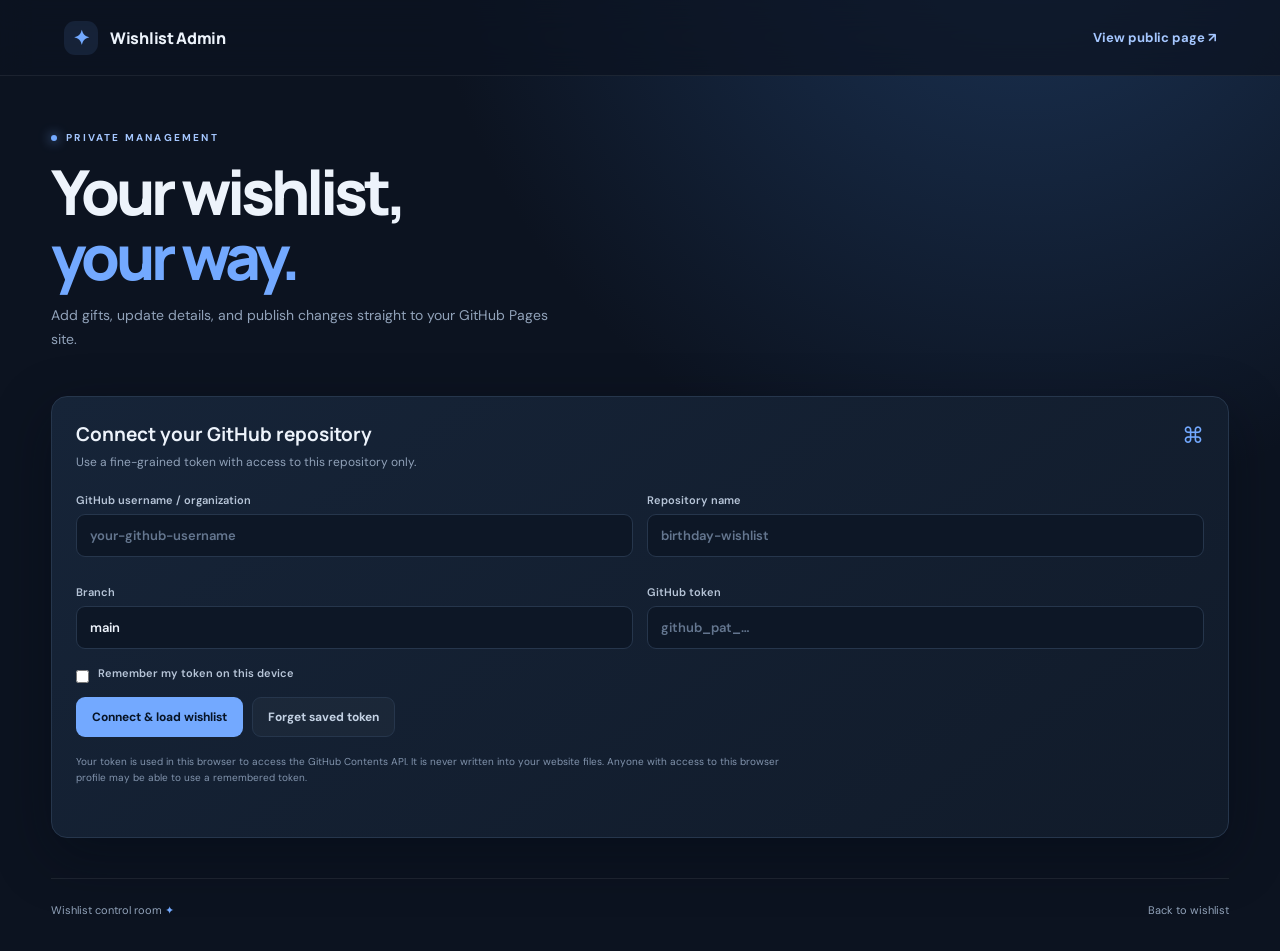
==== admin/index.html @ 55c381f2 "Rename admin/index./index.html to admin/index.html" ====
<!doctype html>
<html lang="en">
<head>
  <meta charset="utf-8"><meta name="viewport" content="width=device-width,initial-scale=1">
  <meta name="theme-color" content="#101827"><title>Wishlist Admin</title>
  <link rel="stylesheet" href="../style.css">
</head>
<body class="admin-body">
  <header class="site-header"><a class="brand" href="../"><span class="brand-mark">✦</span><span>Wishlist Admin</span></a><a class="admin-link" href="../">View public page ↗</a></header>
  <main class="admin-shell">
    <section class="admin-heading"><div class="eyebrow"><span class="eyebrow-dot"></span> PRIVATE MANAGEMENT</div><h1>Your wishlist,<br><span>your way.</span></h1><p>Add gifts, update details, and publish changes straight to your GitHub Pages site.</p></section>
    <section id="setup-panel" class="panel">
      <div class="panel-head"><div><h2>Connect your GitHub repository</h2><p>Use a fine-grained token with access to this repository only.</p></div><span class="panel-icon">⌘</span></div>
      <div class="form-grid">
        <label>GitHub username / organization<input id="gh-owner" placeholder="your-github-username"></label>
        <label>Repository name<input id="gh-repo" placeholder="birthday-wishlist"></label>
        <label>Branch<input id="gh-branch" value="main"></label>
        <label>GitHub token<input id="gh-token" type="password" autocomplete="off" placeholder="github_pat_…"></label>
      </div>
      <label class="remember-row"><input id="remember-token" type="checkbox"> Remember my token on this device</label>
      <div class="button-row"><button class="button button-primary" id="connect-btn">Connect & load wishlist</button><button class="button button-quiet" id="forget-token">Forget saved token</button></div>
      <p class="fine-print">Your token is used in this browser to access the GitHub Contents API. It is never written into your website files. Anyone with access to this browser profile may be able to use a remembered token.</p>
      <div id="connect-message" class="notice" role="status"></div>
    </section>
    <section id="workspace" hidden>
      <div class="workspace-top"><div><h2>Manage gifts</h2><p id="repo-label" class="muted"></p></div><div class="button-row"><button class="button button-quiet" id="refresh-btn">↻ Refresh</button><button class="button button-quiet" id="disconnect-btn">Disconnect</button></div></div>
      <div class="admin-columns">
        <section class="panel editor-panel">
          <div class="panel-head"><div><h2 id="editor-title">Add a gift</h2><p>Fill in as much or as little as you like.</p></div><span class="panel-icon">＋</span></div>
          <form id="product-form">
            <input type="hidden" id="product-id">
            <label>Product name *<input id="p-name" required maxlength="100" placeholder="e.g. Wireless headphones"></label>
            <div class="form-grid">
              <label>Price (number)<input id="p-price" type="number" min="0" step="0.01" placeholder="49.99"></label>
              <label>Currency<select id="p-currency"><option>USD</option><option>CAD</option><option>GBP</option><option>EUR</option><option>AUD</option></select></label>
              <label>Quantity wanted<input id="p-quantity" type="number" min="1" step="1" value="1"></label>
              <label>Priority<select id="p-priority"><option>High</option><option selected>Medium</option><option>Low</option></select></label>
              <label>Category<input id="p-category" maxlength="40" placeholder="Gaming, Tech, etc."></label>
              <label>Sort position<input id="p-order" type="number" step="1" value="0"></label>
            </div>
            <label>Description<textarea id="p-description" rows="3" placeholder="A little more about what you're looking for…"></textarea></label>
            <label>Product image<input id="p-image-file" type="file" accept="image/*"></label>
            <label>Or image URL<input id="p-image-url" type="url" placeholder="https://…"></label>
            <div id="image-preview" class="image-preview" hidden></div>
            <div class="links-heading"><strong>Purchase links</strong><button type="button" class="text-button" id="add-link">+ Add another link</button></div>
            <div id="links-list"></div>
            <label class="check-label"><input id="p-received" type="checkbox"> I have received this item (admin only)</label>
            <div class="button-row"><button class="button button-primary" type="submit" id="save-product">Save gift</button><button class="button button-quiet" type="button" id="cancel-edit" hidden>Cancel edit</button></div>
            <div id="save-message" class="notice" role="status"></div>
          </form>
        </section>
        <section class="panel list-panel">
          <div class="panel-head"><div><h2>Current gifts</h2><p>Only you can edit this list using your GitHub token.</p></div><span class="count-pill" id="admin-count">0</span></div>
          <div id="admin-list" class="admin-list"></div>
        </section>
      </div>
      <div class="privacy-note"><span>🔒</span><div><strong>Buyer privacy is built in.</strong><p>The public wishlist never shows received status, buyer names, reservations, or purchase activity. There are no buyer controls for marking gifts as bought.</p></div></div>
    </section>
    <footer class="site-footer"><span>Wishlist control room <span class="footer-star">✦</span></span><a href="../">Back to wishlist</a></footer>
  </main>
  <script src="../config.js"></script><script src="admin.js"></script>
</body></html>
---- style.css ----
@import url('https://fonts.googleapis.com/css2?family=DM+Sans:wght@400;500;600;700&family=Manrope:wght@400;500;600;700;800&display=swap');
:root{--bg:#0c1320;--surface:#131e2e;--surface2:#19263a;--line:#26364c;--text:#edf3fb;--muted:#91a2b9;--accent:#73a9ff;--accent2:#a5c7ff;--green:#8ce0bd;--shadow:0 18px 55px #03091466}
*{box-sizing:border-box}body{margin:0;background:radial-gradient(ellipse at 80% -15%,#1c3558 0,transparent 42%),var(--bg);color:var(--text);font-family:'DM Sans',sans-serif;min-height:100vh}a{color:inherit;text-decoration:none}.site-header{height:76px;border-bottom:1px solid #ffffff12;display:flex;align-items:center;justify-content:space-between;padding:0 max(5vw,22px);backdrop-filter:blur(16px);background:#0c1320b8}.brand{display:flex;align-items:center;gap:12px;font-family:Manrope,sans-serif;font-weight:800;letter-spacing:-.3px}.brand-mark{display:grid;place-items:center;width:34px;height:34px;border-radius:11px;background:#73a9ff1b;color:var(--accent);font-size:20px}.header-right{display:flex;align-items:center;gap:22px}.header-note,.muted{color:var(--muted);font-size:13px}.admin-link{color:var(--accent2);font-size:13px;font-weight:700}.page-shell{width:min(1160px,90vw);margin:auto}.hero{padding:82px 0 48px}.eyebrow{font-size:10px;letter-spacing:2.2px;font-weight:700;color:var(--accent2);display:flex;align-items:center;gap:9px}.eyebrow-dot{width:6px;height:6px;border-radius:50%;background:var(--accent);box-shadow:0 0 12px var(--accent)}h1,h2,h3,p{margin-top:0}.hero h1,.admin-heading h1{font:800 clamp(42px,7vw,76px)/1.05 Manrope,sans-serif;letter-spacing:-4px;margin:20px 0 16px}.hero h1 span,.admin-heading h1 span{color:var(--accent)}.hero-copy,.admin-heading>p{color:var(--muted);font-size:16px;max-width:500px;line-height:1.7}.hero-meta{display:flex;align-items:center;gap:13px;color:#b7c5d8;font-size:12px;margin-top:28px}.meta-divider{width:4px;height:4px;border-radius:50%;background:#60748f}.toolbar{display:flex;gap:12px;margin-bottom:22px}.search-wrap{flex:1;display:flex;align-items:center;gap:10px;background:var(--surface);border:1px solid var(--line);border-radius:12px;padding:0 14px;color:var(--muted)}.search-wrap input{border:0!important;background:transparent!important;padding-left:0!important}.toolbar select{width:auto;min-width:155px}input,select,textarea{width:100%;background:#0d1726;border:1px solid var(--line);border-radius:9px;color:var(--text);padding:12px 13px;font:inherit;outline:none}input:focus,select:focus,textarea:focus{border-color:var(--accent);box-shadow:0 0 0 3px #73a9ff1a}input::placeholder,textarea::placeholder{color:#64768f}.status-line{font-size:12px;color:var(--muted);margin:10px 0 16px}.product-grid{display:grid;grid-template-columns:repeat(3,minmax(0,1fr));gap:20px}.product-card{background:linear-gradient(145deg,#172438,#111b2a);border:1px solid var(--line);border-radius:17px;overflow:hidden;box-shadow:var(--shadow);transition:transform .2s,border-color .2s}.product-card:hover{transform:translateY(-4px);border-color:#49658b}.product-image{height:205px;background:#0b1422;display:grid;place-items:center;overflow:hidden}.product-image img{width:100%;height:100%;object-fit:contain;padding:14px}.image-placeholder{font-size:45px;color:#405571}.product-content{padding:18px}.card-top{display:flex;justify-content:space-between;gap:10px;align-items:center;margin-bottom:12px}.category-tag,.priority-tag{font-size:10px;text-transform:uppercase;letter-spacing:1px;font-weight:700;color:var(--muted)}.priority-tag.high{color:#ffb18d}.priority-tag.low{color:#9cabc0}.product-content h3{font:700 18px/1.3 Manrope,sans-serif;margin:0 0 8px}.description{font-size:12px;color:var(--muted);line-height:1.6;min-height:38px;white-space:pre-wrap}.price-row{display:flex;align-items:baseline;justify-content:space-between;margin:17px 0}.price{font:800 22px Manrope,sans-serif}.quantity{font-size:11px;color:var(--muted)}.card-actions{display:flex;gap:8px;flex-wrap:wrap}.product-link{display:inline-flex;align-items:center;justify-content:center;background:#73a9ff1b;color:var(--accent2);border:1px solid #73a9ff35;padding:9px 12px;border-radius:8px;font-size:11px;font-weight:700}.product-link:hover{background:#73a9ff30}.empty-state{text-align:center;padding:70px 20px;color:var(--muted)}.empty-icon{font-size:36px;color:var(--accent)}.empty-state h2{color:var(--text);font-family:Manrope}.site-footer{border-top:1px solid #ffffff12;margin-top:70px;padding:24px 0 34px;display:flex;justify-content:space-between;color:var(--muted);font-size:11px}.footer-star{color:var(--accent)}[hidden]{display:none!important}
/* admin */
.admin-shell{width:min(1180px,92vw);margin:auto}.admin-heading{padding:55px 0 30px}.admin-heading h1{font-size:clamp(40px,6vw,62px);margin:15px 0}.admin-heading>p{font-size:14px}.panel{background:linear-gradient(145deg,#162438,#111b2a);border:1px solid var(--line);border-radius:16px;padding:24px;box-shadow:var(--shadow)}.panel-head{display:flex;justify-content:space-between;align-items:flex-start;margin-bottom:22px}.panel-head h2,.workspace-top h2{font:700 19px Manrope;margin:0 0 6px}.panel-head p,.workspace-top p{font-size:12px;color:var(--muted);margin:0;line-height:1.5}.panel-icon{color:var(--accent);font-size:22px}.form-grid{display:grid;grid-template-columns:repeat(2,minmax(0,1fr));gap:14px}.panel label{display:block;font-size:11px;color:#b7c5d8;font-weight:600;margin-bottom:14px}.panel label input,.panel label select,.panel label textarea{display:block;margin-top:7px;font-size:13px}.remember-row,.check-label{display:flex!important;align-items:center;gap:9px}.remember-row input,.check-label input{width:auto;margin:0}.button-row{display:flex;gap:9px;flex-wrap:wrap;align-items:center}.button{border:1px solid transparent;border-radius:9px;padding:11px 15px;font:700 12px 'DM Sans';cursor:pointer}.button-primary{background:var(--accent);color:#071426}.button-primary:hover{background:#9bc2ff}.button-quiet{background:#ffffff08;color:#c4d2e4;border-color:var(--line)}.button-quiet:hover{background:#ffffff12}.fine-print{font-size:10px;color:#8294ad;line-height:1.6;max-width:720px;margin:17px 0 0}.notice{font-size:11px;color:var(--green);margin-top:12px;min-height:15px}.workspace-top{display:flex;justify-content:space-between;align-items:center;margin:35px 0 18px}.admin-columns{display:grid;grid-template-columns:minmax(0,1.1fr) minmax(300px,.9fr);gap:18px}.editor-panel form>label{margin-bottom:15px}.links-heading{display:flex;justify-content:space-between;align-items:center;font-size:12px;margin:8px 0 12px}.text-button{border:0;background:none;color:var(--accent2);font:700 11px 'DM Sans';cursor:pointer}.link-row{display:grid;grid-template-columns:1fr 1.4fr auto;gap:8px;margin-bottom:9px}.link-row input{font-size:11px}.remove-link{background:#ffffff08;color:#e5a69b;border:1px solid var(--line);border-radius:8px;padding:0 10px;cursor:pointer}.image-preview{margin:0 0 15px;padding:8px;border:1px dashed var(--line);border-radius:9px}.image-preview img{max-height:110px;max-width:100%;object-fit:contain}.count-pill{background:#73a9ff1b;color:var(--accent2);border-radius:30px;padding:5px 10px;font-size:11px}.admin-list{display:flex;flex-direction:column;gap:9px}.admin-item{display:grid;grid-template-columns:54px 1fr auto;gap:11px;align-items:center;background:#0d1726;border:1px solid var(--line);border-radius:10px;padding:9px}.admin-thumb{width:54px;height:54px;object-fit:contain;background:#111e30;border-radius:7px}.admin-item strong{display:block;font-size:12px}.admin-item small{display:block;color:var(--muted);font-size:10px;margin-top:4px}.admin-actions{display:flex;gap:5px}.admin-actions button{background:#ffffff08;color:#b9c9dd;border:1px solid var(--line);border-radius:7px;padding:6px 8px;font-size:10px;cursor:pointer}.admin-actions button.delete{color:#f0a59a}.privacy-note{display:flex;gap:13px;align-items:flex-start;background:#8ce0bd0b;border:1px solid #8ce0bd2b;border-radius:12px;padding:16px;margin-top:18px}.privacy-note strong{font-size:12px;color:var(--green)}.privacy-note p{font-size:11px;color:var(--muted);margin:5px 0 0;line-height:1.5}.admin-body .site-footer{margin-top:40px}
@media(max-width:850px){.product-grid{grid-template-columns:repeat(2,minmax(0,1fr))}.admin-columns{grid-template-columns:1fr}.hero{padding-top:60px}}
@media(max-width:560px){.site-header{height:65px}.header-note{display:none}.hero h1,.admin-heading h1{letter-spacing:-2px}.toolbar{flex-wrap:wrap}.search-wrap{flex-basis:100%;min-height:45px}.toolbar select{flex:1;min-width:0}.product-grid{grid-template-columns:1fr 1fr;gap:10px}.product-image{height:145px}.product-content{padding:12px}.product-content h3{font-size:14px}.description{font-size:11px}.price{font-size:17px}.product-link{padding:8px;font-size:10px}.form-grid{grid-template-columns:1fr}.panel{padding:17px}.workspace-top{align-items:flex-start;gap:12px}.workspace-top .button-row{justify-content:flex-end}.link-row{grid-template-columns:1fr}.remove-link{padding:8px}.site-footer{margin-top:45px}}
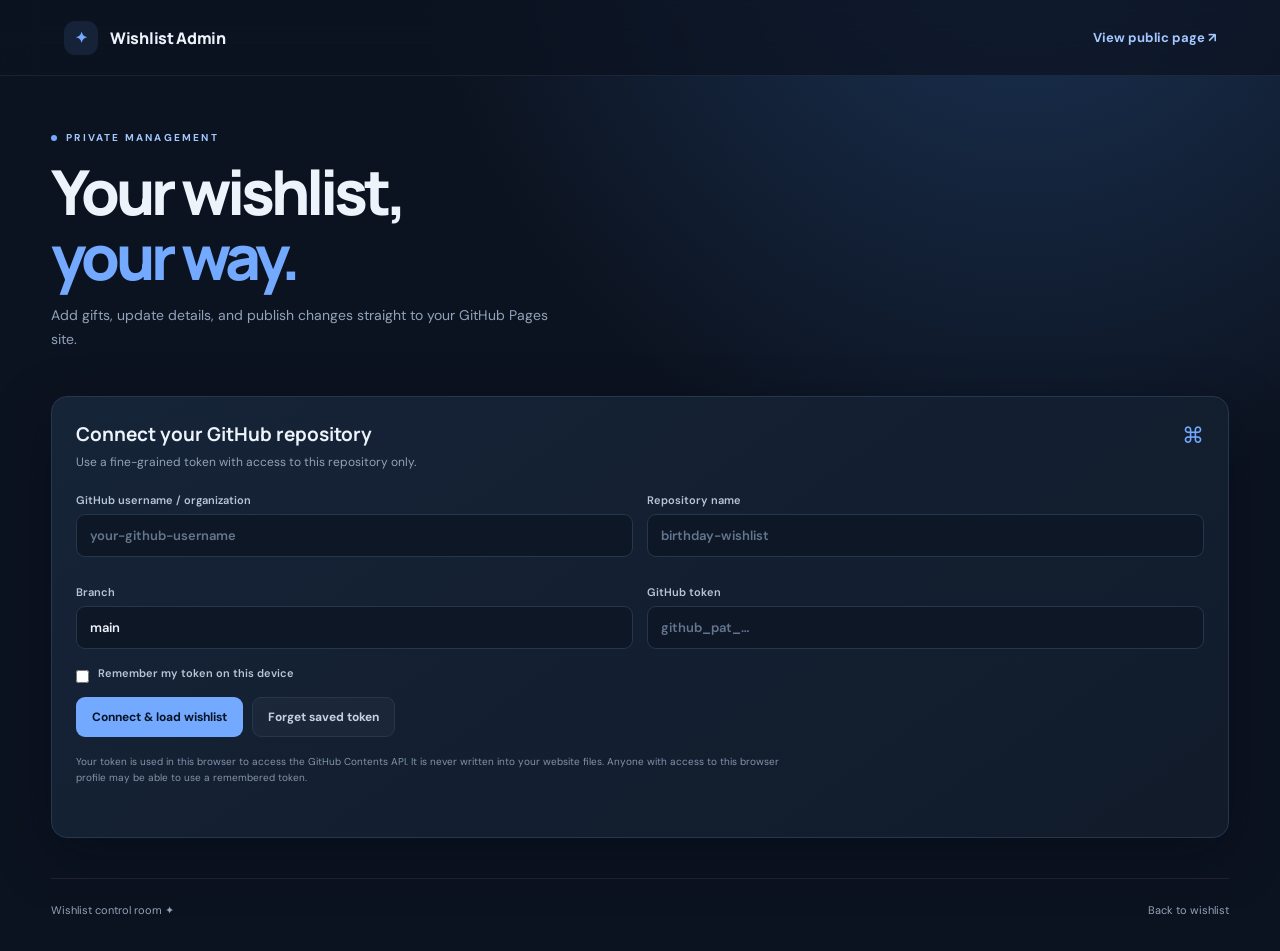
==== commit fab9a10b: "Add files via upload" ====
--- a/admin/index.html
+++ b/admin/index.html
@@ -38,6 +38,12 @@
               <label>Category<input id="p-category" maxlength="40" placeholder="Gaming, Tech, etc."></label>
               <label>Sort position<input id="p-order" type="number" step="1" value="0"></label>
             </div>
+            <div class="form-grid">
+              <label>Item condition<select id="p-condition"><option value="">Any condition</option><option>New</option><option>Used</option><option>Refurbished</option></select></label>
+              <label>Wishlist status<select id="p-status"><option>Wanted</option><option>Considering</option><option>No longer wanted</option></select></label>
+              <label>Shipping estimate<input id="p-shipping" type="number" min="0" step="0.01" placeholder="e.g. 5.99"></label>
+              <label>Wanted by / offer deadline<input id="p-deadline" type="date"></label>
+            </div>
             <label>Description<textarea id="p-description" rows="3" placeholder="A little more about what you're looking for…"></textarea></label>
             <label>Product image<input id="p-image-file" type="file" accept="image/*"></label>
             <label>Or image URL<input id="p-image-url" type="url" placeholder="https://…"></label>
@@ -59,4 +65,4 @@
     <footer class="site-footer"><span>Wishlist control room <span class="footer-star">✦</span></span><a href="../">Back to wishlist</a></footer>
   </main>
   <script src="../config.js"></script><script src="admin.js"></script>
-</body></html>
+</body></html>
--- a/style.css
+++ b/style.css
@@ -1,7 +1,29 @@
 @import url('https://fonts.googleapis.com/css2?family=DM+Sans:wght@400;500;600;700&family=Manrope:wght@400;500;600;700;800&display=swap');
 :root{--bg:#0c1320;--surface:#131e2e;--surface2:#19263a;--line:#26364c;--text:#edf3fb;--muted:#91a2b9;--accent:#73a9ff;--accent2:#a5c7ff;--green:#8ce0bd;--shadow:0 18px 55px #03091466}
-*{box-sizing:border-box}body{margin:0;background:radial-gradient(ellipse at 80% -15%,#1c3558 0,transparent 42%),var(--bg);color:var(--text);font-family:'DM Sans',sans-serif;min-height:100vh}a{color:inherit;text-decoration:none}.site-header{height:76px;border-bottom:1px solid #ffffff12;display:flex;align-items:center;justify-content:space-between;padding:0 max(5vw,22px);backdrop-filter:blur(16px);background:#0c1320b8}.brand{display:flex;align-items:center;gap:12px;font-family:Manrope,sans-serif;font-weight:800;letter-spacing:-.3px}.brand-mark{display:grid;place-items:center;width:34px;height:34px;border-radius:11px;background:#73a9ff1b;color:var(--accent);font-size:20px}.header-right{display:flex;align-items:center;gap:22px}.header-note,.muted{color:var(--muted);font-size:13px}.admin-link{color:var(--accent2);font-size:13px;font-weight:700}.page-shell{width:min(1160px,90vw);margin:auto}.hero{padding:82px 0 48px}.eyebrow{font-size:10px;letter-spacing:2.2px;font-weight:700;color:var(--accent2);display:flex;align-items:center;gap:9px}.eyebrow-dot{width:6px;height:6px;border-radius:50%;background:var(--accent);box-shadow:0 0 12px var(--accent)}h1,h2,h3,p{margin-top:0}.hero h1,.admin-heading h1{font:800 clamp(42px,7vw,76px)/1.05 Manrope,sans-serif;letter-spacing:-4px;margin:20px 0 16px}.hero h1 span,.admin-heading h1 span{color:var(--accent)}.hero-copy,.admin-heading>p{color:var(--muted);font-size:16px;max-width:500px;line-height:1.7}.hero-meta{display:flex;align-items:center;gap:13px;color:#b7c5d8;font-size:12px;margin-top:28px}.meta-divider{width:4px;height:4px;border-radius:50%;background:#60748f}.toolbar{display:flex;gap:12px;margin-bottom:22px}.search-wrap{flex:1;display:flex;align-items:center;gap:10px;background:var(--surface);border:1px solid var(--line);border-radius:12px;padding:0 14px;color:var(--muted)}.search-wrap input{border:0!important;background:transparent!important;padding-left:0!important}.toolbar select{width:auto;min-width:155px}input,select,textarea{width:100%;background:#0d1726;border:1px solid var(--line);border-radius:9px;color:var(--text);padding:12px 13px;font:inherit;outline:none}input:focus,select:focus,textarea:focus{border-color:var(--accent);box-shadow:0 0 0 3px #73a9ff1a}input::placeholder,textarea::placeholder{color:#64768f}.status-line{font-size:12px;color:var(--muted);margin:10px 0 16px}.product-grid{display:grid;grid-template-columns:repeat(3,minmax(0,1fr));gap:20px}.product-card{background:linear-gradient(145deg,#172438,#111b2a);border:1px solid var(--line);border-radius:17px;overflow:hidden;box-shadow:var(--shadow);transition:transform .2s,border-color .2s}.product-card:hover{transform:translateY(-4px);border-color:#49658b}.product-image{height:205px;background:#0b1422;display:grid;place-items:center;overflow:hidden}.product-image img{width:100%;height:100%;object-fit:contain;padding:14px}.image-placeholder{font-size:45px;color:#405571}.product-content{padding:18px}.card-top{display:flex;justify-content:space-between;gap:10px;align-items:center;margin-bottom:12px}.category-tag,.priority-tag{font-size:10px;text-transform:uppercase;letter-spacing:1px;font-weight:700;color:var(--muted)}.priority-tag.high{color:#ffb18d}.priority-tag.low{color:#9cabc0}.product-content h3{font:700 18px/1.3 Manrope,sans-serif;margin:0 0 8px}.description{font-size:12px;color:var(--muted);line-height:1.6;min-height:38px;white-space:pre-wrap}.price-row{display:flex;align-items:baseline;justify-content:space-between;margin:17px 0}.price{font:800 22px Manrope,sans-serif}.quantity{font-size:11px;color:var(--muted)}.card-actions{display:flex;gap:8px;flex-wrap:wrap}.product-link{display:inline-flex;align-items:center;justify-content:center;background:#73a9ff1b;color:var(--accent2);border:1px solid #73a9ff35;padding:9px 12px;border-radius:8px;font-size:11px;font-weight:700}.product-link:hover{background:#73a9ff30}.empty-state{text-align:center;padding:70px 20px;color:var(--muted)}.empty-icon{font-size:36px;color:var(--accent)}.empty-state h2{color:var(--text);font-family:Manrope}.site-footer{border-top:1px solid #ffffff12;margin-top:70px;padding:24px 0 34px;display:flex;justify-content:space-between;color:var(--muted);font-size:11px}.footer-star{color:var(--accent)}[hidden]{display:none!important}
+*{box-sizing:border-box}body{margin:0;background:radial-gradient(ellipse at 80% -15%,#1c3558 0,transparent 42%),var(--bg);color:var(--text);font-family:'DM Sans',sans-serif;min-height:100vh}a{color:inherit;text-decoration:none}.site-header{height:76px;border-bottom:1px solid #ffffff12;display:flex;align-items:center;justify-content:space-between;padding:0 max(5vw,22px);backdrop-filter:blur(16px);background:#0c1320b8}.brand{display:flex;align-items:center;gap:12px;font-family:Manrope,sans-serif;font-weight:800;letter-spacing:-.3px}.brand-mark{display:grid;place-items:center;width:34px;height:34px;border-radius:11px;background:#73a9ff1b;color:var(--accent);font:800 15px Manrope,sans-serif}.header-right{display:flex;align-items:center;gap:22px}.header-note,.muted{color:var(--muted);font-size:13px}.admin-link{color:var(--accent2);font-size:13px;font-weight:700}.page-shell{width:min(1160px,90vw);margin:auto}.hero{padding:82px 0 48px}.eyebrow{font-size:10px;letter-spacing:2.2px;font-weight:700;color:var(--accent2);display:flex;align-items:center;gap:9px}.eyebrow-dot{width:6px;height:6px;border-radius:50%;background:var(--accent)}h1,h2,h3,p{margin-top:0}.hero h1,.admin-heading h1{font:800 clamp(42px,7vw,76px)/1.05 Manrope,sans-serif;letter-spacing:-4px;margin:20px 0 16px}.hero h1 span,.admin-heading h1 span{color:var(--accent)}.hero-copy,.admin-heading>p{color:var(--muted);font-size:16px;max-width:500px;line-height:1.7}.hero-meta{display:flex;align-items:center;gap:13px;color:#b7c5d8;font-size:12px;margin-top:28px}.meta-divider{width:4px;height:4px;border-radius:50%;background:#60748f}.toolbar{display:flex;gap:12px;margin-bottom:22px}.search-wrap{flex:1;display:flex;align-items:center;gap:10px;background:var(--surface);border:1px solid var(--line);border-radius:12px;padding:0 14px;color:var(--muted)}.search-wrap input{border:0!important;background:transparent!important;padding-left:0!important}.toolbar select{width:auto;min-width:155px}input,select,textarea{width:100%;background:#0d1726;border:1px solid var(--line);border-radius:9px;color:var(--text);padding:12px 13px;font:inherit;outline:none}input:focus,select:focus,textarea:focus{border-color:var(--accent);box-shadow:0 0 0 3px #73a9ff1a}input::placeholder,textarea::placeholder{color:#64768f}.status-line{font-size:12px;color:var(--muted);margin:10px 0 16px}.product-grid{display:grid;grid-template-columns:repeat(3,minmax(0,1fr));gap:20px}.product-card{background:linear-gradient(145deg,#172438,#111b2a);border:1px solid var(--line);border-radius:17px;overflow:hidden;box-shadow:var(--shadow);transition:transform .2s,border-color .2s;cursor:pointer}.product-card:focus-visible{outline:2px solid var(--accent);outline-offset:3px}.product-card:hover{transform:translateY(-4px);border-color:#49658b}.product-image{width:100%;aspect-ratio:1/1;height:auto;background:#0b1422;display:grid;place-items:center;overflow:hidden;position:relative}.product-image img{width:100%;height:100%;object-fit:contain;padding:8px}.image-placeholder{font-size:13px;color:#71839b}.image-hint{position:absolute;right:10px;bottom:10px;background:#08111dcc;color:#dce8f8;border:1px solid #ffffff20;border-radius:20px;padding:5px 9px;font-size:10px;opacity:0;transition:opacity .2s}.product-card:hover .image-hint,.product-card:focus-visible .image-hint{opacity:1}.product-content{padding:18px}.card-top{display:flex;justify-content:space-between;gap:10px;align-items:center;margin-bottom:12px}.category-tag,.priority-tag{font-size:10px;text-transform:uppercase;letter-spacing:1px;font-weight:700;color:var(--muted)}.priority-tag.high{color:#ffb18d}.priority-tag.low{color:#9cabc0}.product-content h3{font:700 18px/1.3 Manrope,sans-serif;margin:0 0 8px}.description{font-size:12px;color:var(--muted);line-height:1.6;min-height:38px;white-space:pre-wrap}.price-row{display:flex;align-items:baseline;justify-content:space-between;margin:17px 0}.price{font:800 22px Manrope,sans-serif}.quantity{font-size:11px;color:var(--muted)}.card-actions{display:flex;gap:8px;flex-wrap:wrap}.product-link{display:inline-flex;align-items:center;justify-content:center;background:#73a9ff1b;color:var(--accent2);border:1px solid #73a9ff35;padding:9px 12px;border-radius:8px;font-size:11px;font-weight:700}.product-link:hover{background:#73a9ff30}.empty-state{text-align:center;padding:70px 20px;color:var(--muted)}.empty-state h2{color:var(--text);font-family:Manrope}.site-footer{border-top:1px solid #ffffff12;margin-top:70px;padding:24px 0 34px;display:flex;justify-content:space-between;color:var(--muted);font-size:11px}[hidden]{display:none!important}
 /* admin */
 .admin-shell{width:min(1180px,92vw);margin:auto}.admin-heading{padding:55px 0 30px}.admin-heading h1{font-size:clamp(40px,6vw,62px);margin:15px 0}.admin-heading>p{font-size:14px}.panel{background:linear-gradient(145deg,#162438,#111b2a);border:1px solid var(--line);border-radius:16px;padding:24px;box-shadow:var(--shadow)}.panel-head{display:flex;justify-content:space-between;align-items:flex-start;margin-bottom:22px}.panel-head h2,.workspace-top h2{font:700 19px Manrope;margin:0 0 6px}.panel-head p,.workspace-top p{font-size:12px;color:var(--muted);margin:0;line-height:1.5}.panel-icon{color:var(--accent);font-size:22px}.form-grid{display:grid;grid-template-columns:repeat(2,minmax(0,1fr));gap:14px}.panel label{display:block;font-size:11px;color:#b7c5d8;font-weight:600;margin-bottom:14px}.panel label input,.panel label select,.panel label textarea{display:block;margin-top:7px;font-size:13px}.remember-row,.check-label{display:flex!important;align-items:center;gap:9px}.remember-row input,.check-label input{width:auto;margin:0}.button-row{display:flex;gap:9px;flex-wrap:wrap;align-items:center}.button{border:1px solid transparent;border-radius:9px;padding:11px 15px;font:700 12px 'DM Sans';cursor:pointer}.button-primary{background:var(--accent);color:#071426}.button-primary:hover{background:#9bc2ff}.button-quiet{background:#ffffff08;color:#c4d2e4;border-color:var(--line)}.button-quiet:hover{background:#ffffff12}.fine-print{font-size:10px;color:#8294ad;line-height:1.6;max-width:720px;margin:17px 0 0}.notice{font-size:11px;color:var(--green);margin-top:12px;min-height:15px}.workspace-top{display:flex;justify-content:space-between;align-items:center;margin:35px 0 18px}.admin-columns{display:grid;grid-template-columns:minmax(0,1.1fr) minmax(300px,.9fr);gap:18px}.editor-panel form>label{margin-bottom:15px}.links-heading{display:flex;justify-content:space-between;align-items:center;font-size:12px;margin:8px 0 12px}.text-button{border:0;background:none;color:var(--accent2);font:700 11px 'DM Sans';cursor:pointer}.link-row{display:grid;grid-template-columns:1fr 1.4fr auto;gap:8px;margin-bottom:9px}.link-row input{font-size:11px}.remove-link{background:#ffffff08;color:#e5a69b;border:1px solid var(--line);border-radius:8px;padding:0 10px;cursor:pointer}.image-preview{margin:0 0 15px;padding:8px;border:1px dashed var(--line);border-radius:9px}.image-preview img{max-height:110px;max-width:100%;object-fit:contain}.count-pill{background:#73a9ff1b;color:var(--accent2);border-radius:30px;padding:5px 10px;font-size:11px}.admin-list{display:flex;flex-direction:column;gap:9px}.admin-item{display:grid;grid-template-columns:54px 1fr auto;gap:11px;align-items:center;background:#0d1726;border:1px solid var(--line);border-radius:10px;padding:9px}.admin-thumb{width:54px;height:54px;object-fit:contain;background:#111e30;border-radius:7px}.admin-item strong{display:block;font-size:12px}.admin-item small{display:block;color:var(--muted);font-size:10px;margin-top:4px}.admin-actions{display:flex;gap:5px}.admin-actions button{background:#ffffff08;color:#b9c9dd;border:1px solid var(--line);border-radius:7px;padding:6px 8px;font-size:10px;cursor:pointer}.admin-actions button.delete{color:#f0a59a}.privacy-note{display:flex;gap:13px;align-items:flex-start;background:#8ce0bd0b;border:1px solid #8ce0bd2b;border-radius:12px;padding:16px;margin-top:18px}.privacy-note strong{font-size:12px;color:var(--green)}.privacy-note p{font-size:11px;color:var(--muted);margin:5px 0 0;line-height:1.5}.admin-body .site-footer{margin-top:40px}
 @media(max-width:850px){.product-grid{grid-template-columns:repeat(2,minmax(0,1fr))}.admin-columns{grid-template-columns:1fr}.hero{padding-top:60px}}
-@media(max-width:560px){.site-header{height:65px}.header-note{display:none}.hero h1,.admin-heading h1{letter-spacing:-2px}.toolbar{flex-wrap:wrap}.search-wrap{flex-basis:100%;min-height:45px}.toolbar select{flex:1;min-width:0}.product-grid{grid-template-columns:1fr 1fr;gap:10px}.product-image{height:145px}.product-content{padding:12px}.product-content h3{font-size:14px}.description{font-size:11px}.price{font-size:17px}.product-link{padding:8px;font-size:10px}.form-grid{grid-template-columns:1fr}.panel{padding:17px}.workspace-top{align-items:flex-start;gap:12px}.workspace-top .button-row{justify-content:flex-end}.link-row{grid-template-columns:1fr}.remove-link{padding:8px}.site-footer{margin-top:45px}}
+@media(max-width:560px){.site-header{height:65px}.header-note{display:none}.hero h1,.admin-heading h1{letter-spacing:-2px}.toolbar{flex-wrap:wrap}.search-wrap{flex-basis:100%;min-height:45px}.toolbar select{flex:1;min-width:0}.product-grid{grid-template-columns:1fr 1fr;gap:10px}.product-image{height:auto;aspect-ratio:1/1}.product-content{padding:12px}.product-content h3{font-size:14px}.description{font-size:11px}.price{font-size:17px}.product-link{padding:8px;font-size:10px}.form-grid{grid-template-columns:1fr}.panel{padding:17px}.workspace-top{align-items:flex-start;gap:12px}.workspace-top .button-row{justify-content:flex-end}.link-row{grid-template-columns:1fr}.remove-link{padding:8px}.site-footer{margin-top:45px}}
+
+/* Public product photo viewer */
+.product-viewer{width:min(1040px,94vw);max-width:none;max-height:92vh;padding:0;border:1px solid #3a506d;border-radius:20px;background:#101b2b;color:var(--text);box-shadow:0 25px 90px #000b;overflow:visible}
+.product-viewer::backdrop{background:#030914d9;backdrop-filter:blur(5px)}
+.viewer-shell{position:relative;padding:28px 64px 24px}
+.viewer-layout{display:grid;grid-template-columns:minmax(0,1.1fr) minmax(260px,.9fr);gap:30px;align-items:center;min-height:420px}
+.viewer-photo-wrap{height:min(68vh,650px);min-height:280px;background:#091321;border:1px solid var(--line);border-radius:14px;display:grid;place-items:center;overflow:hidden}
+.viewer-photo-wrap img{width:100%;height:100%;object-fit:contain;padding:12px}
+.viewer-image-placeholder{color:var(--muted);font-size:14px}
+.viewer-info{padding:12px 0;min-width:0}
+.viewer-info h2{font:800 clamp(24px,3vw,36px)/1.15 Manrope,sans-serif;margin:18px 0 12px;overflow-wrap:anywhere}
+.viewer-description{color:var(--muted);font-size:14px;line-height:1.7;white-space:pre-wrap;overflow-wrap:anywhere}
+.viewer-links{display:flex;gap:9px;flex-wrap:wrap;margin-top:20px}
+.viewer-position{color:var(--muted);font-size:11px;margin-top:22px}
+.viewer-close,.viewer-arrow{position:absolute;display:grid;place-items:center;border:1px solid var(--line);background:#1a2a40;color:var(--text);cursor:pointer;z-index:2}
+.viewer-close{top:12px;right:12px;width:38px;height:38px;border-radius:50%;font-size:25px;line-height:1}
+.viewer-arrow{top:50%;transform:translateY(-50%);width:40px;height:54px;border-radius:12px;font-size:32px;line-height:1}
+.viewer-prev{left:12px}.viewer-next{right:12px}
+.viewer-arrow:disabled{opacity:.35;cursor:default}
+.viewer-close:hover,.viewer-arrow:not(:disabled):hover{background:#29415f;border-color:#5579a6}
+@media(max-width:700px){.viewer-shell{padding:58px 48px 22px}.viewer-layout{grid-template-columns:1fr;gap:18px}.viewer-photo-wrap{height:45vh;min-height:200px}.viewer-info{padding:0}.viewer-info h2{margin-top:12px}.viewer-position{margin-top:12px}}
+@media(max-width:420px){.viewer-shell{padding-left:42px;padding-right:42px}.viewer-arrow{width:32px;height:46px}.viewer-prev{left:5px}.viewer-next{right:5px}}
